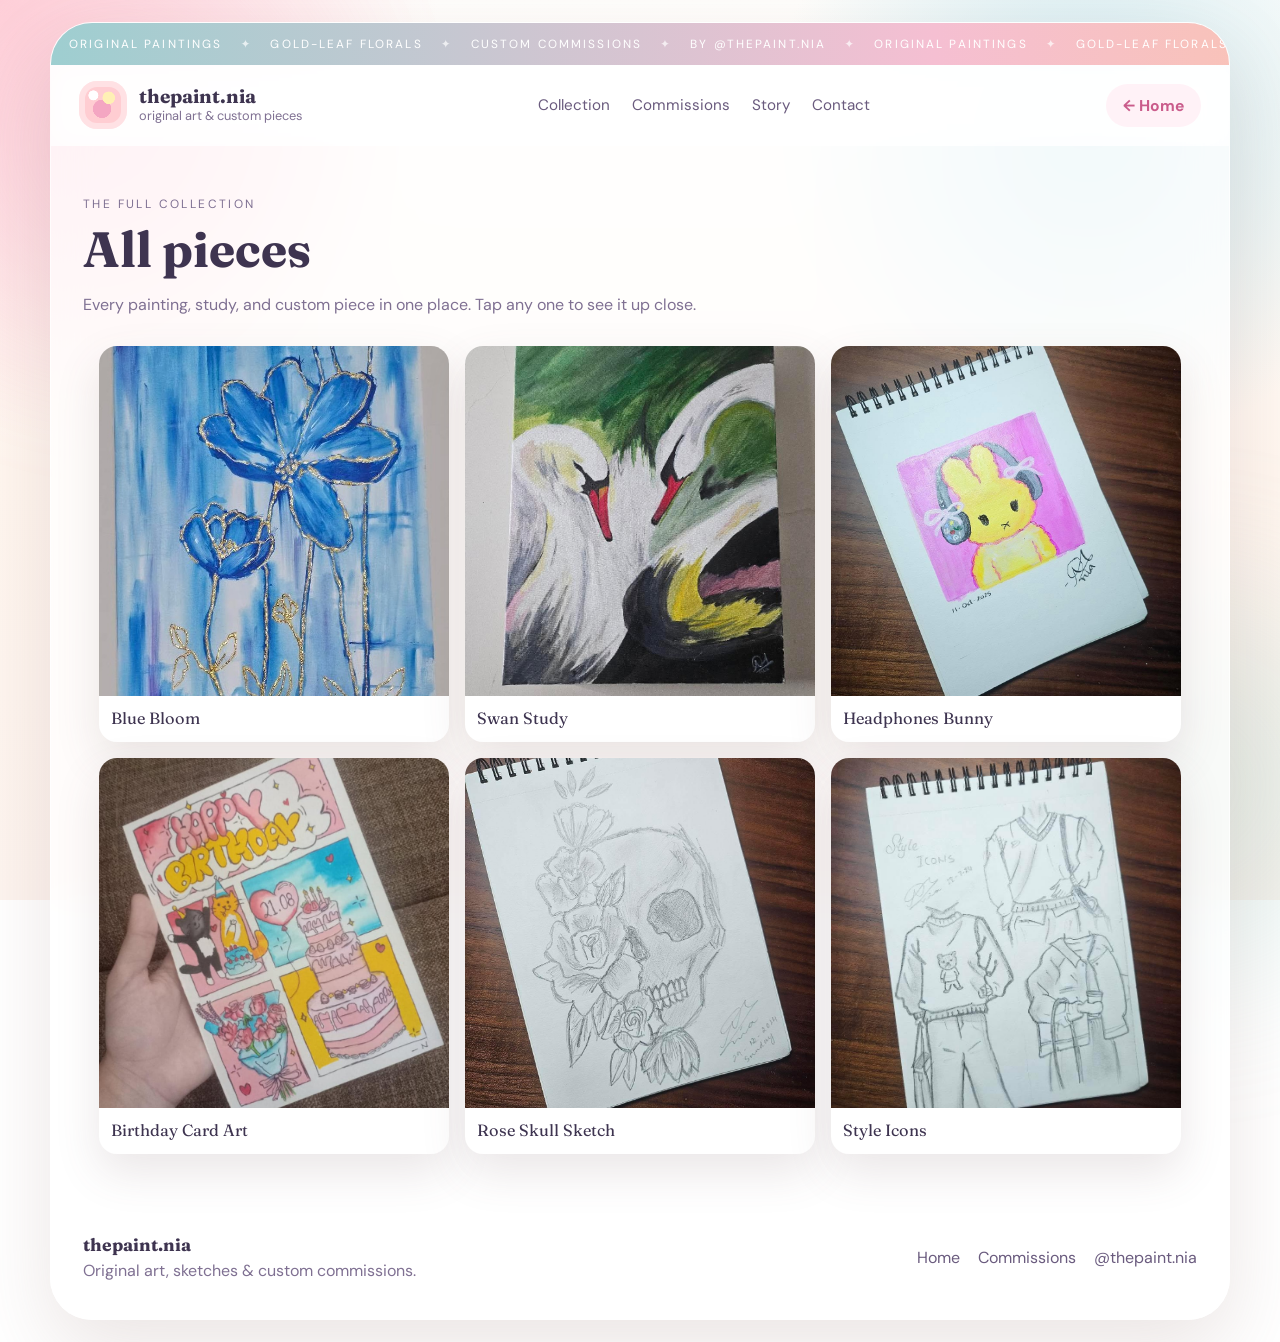
==== gallery.html @ d10af980 "Replace "all pieces" overlay with a dedicated gallery.html page "View all pieces" now links to a ful" ====
<!DOCTYPE html>
<html lang="en">
  <head>
    <meta charset="UTF-8" />
    <meta name="viewport" content="width=device-width, initial-scale=1.0" />
    <title>All pieces · thepaint.nia</title>
    <meta name="description" content="Every painting, study, and custom piece by Aysha Nia — @thepaint.nia." />
    <meta name="theme-color" content="#fff9f3" />
    <link
      rel="icon"
      href="data:image/svg+xml,%3Csvg xmlns='http://www.w3.org/2000/svg' viewBox='0 0 32 32'%3E%3Cg fill='%23f38eb2'%3E%3Ccircle cx='16' cy='7' r='5'/%3E%3Ccircle cx='16' cy='25' r='5'/%3E%3Ccircle cx='7' cy='16' r='5'/%3E%3Ccircle cx='25' cy='16' r='5'/%3E%3C/g%3E%3Ccircle cx='16' cy='16' r='4.5' fill='%23e7b53c'/%3E%3C/svg%3E"
    />
    <link rel="preconnect" href="https://fonts.googleapis.com" />
    <link rel="preconnect" href="https://fonts.gstatic.com" crossorigin />
    <link
      href="https://fonts.googleapis.com/css2?family=DM+Sans:opsz,wght@9..40,400;9..40,500;9..40,700&family=Fraunces:ital,opsz,wght@0,9..144,500;0,9..144,600;0,9..144,700;1,9..144,500&family=Caveat:wght@500;600;700&display=swap"
      rel="stylesheet"
    />
    <link rel="stylesheet" href="styles.css?v=6" />
  </head>
  <body>
    <div class="ambient-layer" aria-hidden="true"></div>

    <div class="page-shell">
      <header class="top-banner">
        <span class="banner-track">
          <span>Original paintings</span><span class="dot">✦</span>
          <span>gold-leaf florals</span><span class="dot">✦</span>
          <span>custom commissions</span><span class="dot">✦</span>
          <span>by @thepaint.nia</span><span class="dot">✦</span>
          <span>Original paintings</span><span class="dot">✦</span>
          <span>gold-leaf florals</span><span class="dot">✦</span>
          <span>custom commissions</span><span class="dot">✦</span>
          <span>by @thepaint.nia</span><span class="dot">✦</span>
        </span>
      </header>

      <nav class="site-nav">
        <a class="brand" href="index.html" aria-label="thepaint.nia home">
          <span class="brand-mark" aria-hidden="true"></span>
          <span class="brand-text">
            <strong>thepaint.nia</strong>
            <span>original art &amp; custom pieces</span>
          </span>
        </a>
        <div class="nav-links">
          <a href="index.html#collection">Collection</a>
          <a href="index.html#commissions">Commissions</a>
          <a href="index.html#story">Story</a>
          <a href="index.html#contact">Contact</a>
        </div>
        <a class="nav-button" href="index.html">← Home</a>
      </nav>

      <main>
        <section class="collection-section">
          <div class="section-heading">
            <p class="eyebrow">the full collection</p>
            <h2>All pieces</h2>
            <p>Every painting, study, and custom piece in one place. Tap any one to see it up close.</p>
          </div>
          <div class="aw-grid" id="gallery-grid">
            <p class="gallery-loading">Loading pieces…</p>
          </div>
        </section>
      </main>

      <footer class="site-footer">
        <div>
          <strong>thepaint.nia</strong>
          <p>Original art, sketches &amp; custom commissions.</p>
        </div>
        <div class="footer-links">
          <a href="index.html">Home</a>
          <a href="index.html#commissions">Commissions</a>
          <a href="https://instagram.com/thepaint.nia" target="_blank" rel="noreferrer">@thepaint.nia</a>
        </div>
      </footer>
    </div>

    <!-- ===== Lightbox ===== -->
    <div class="lightbox" id="lightbox" role="dialog" aria-modal="true" aria-label="Artwork viewer" hidden>
      <button class="lb-close" type="button" aria-label="Close viewer">
        <svg viewBox="0 0 24 24" width="22" height="22" fill="none" stroke="currentColor" stroke-width="2" stroke-linecap="round" stroke-linejoin="round"><path d="M6 6l12 12M18 6L6 18"/></svg>
      </button>
      <button class="lb-nav lb-prev" type="button" aria-label="Previous artwork">
        <svg viewBox="0 0 24 24" width="26" height="26" fill="none" stroke="currentColor" stroke-width="2" stroke-linecap="round" stroke-linejoin="round"><path d="M15 18l-6-6 6-6"/></svg>
      </button>
      <figure class="lb-figure">
        <img class="lb-image" src="" alt="" />
        <figcaption class="lb-caption">
          <h3 class="lb-title"></h3>
          <p class="lb-medium"></p>
          <p class="lb-desc"></p>
          <a class="button button-primary lb-cta" href="index.html#contact">Enquire about this piece</a>
        </figcaption>
      </figure>
      <button class="lb-nav lb-next" type="button" aria-label="Next artwork">
        <svg viewBox="0 0 24 24" width="26" height="26" fill="none" stroke="currentColor" stroke-width="2" stroke-linecap="round" stroke-linejoin="round"><path d="M9 6l6 6-6 6"/></svg>
      </button>
    </div>

    <script src="https://cdn.jsdelivr.net/npm/@supabase/supabase-js@2"></script>
    <script src="config.js?v=6"></script>
    <script src="gallery.js?v=6"></script>
    <script>
      (() => {
        "use strict";
        const $ = (s, c = document) => c.querySelector(s);
        const $$ = (s, c = document) => Array.from(c.querySelectorAll(s));
        const cfg = window.NIA_CONFIG || {};
        const cloudReady = !!(
          cfg.supabaseUrl && cfg.supabaseAnonKey &&
          !/YOUR-PROJECT|YOUR-ANON/.test(cfg.supabaseUrl + cfg.supabaseAnonKey) && window.supabase
        );
        // the hero piece (lives on the homepage, included here so "all" really means all)
        const HERO = { title: "Blue Bloom", medium: "Acrylic + gold leaf on canvas", description: "Hand-painted blooms with raised metallic-gold outlines over a dreamy blue wash.", image: "assets/blue-bloom.jpg", price: "", status: "available" };
        const norm = (p) => ({
          title: p.title || "Untitled", medium: p.medium || "", description: p.description || "",
          image: p.image_url || p.image || "", price: p.price || "",
          status: p.status === "sold" ? "sold" : "available",
        });

        function render(pieces) {
          const grid = $("#gallery-grid");
          grid.innerHTML = "";
          pieces.filter((p) => p.image).forEach((p) => {
            const b = document.createElement("button");
            b.type = "button"; b.className = "aw-item"; b.setAttribute("data-lightbox", "");
            b.dataset.src = p.image; b.dataset.title = p.title; b.dataset.medium = p.medium; b.dataset.desc = p.description;
            b.setAttribute("aria-label", "View " + (p.title || "artwork") + " full size");
            const img = document.createElement("img"); img.src = p.image; img.alt = p.title || ""; img.loading = "lazy";
            if (p.status === "sold") { const s = document.createElement("span"); s.className = "sold-badge"; s.textContent = "Sold"; b.appendChild(s); }
            const cap = document.createElement("span"); cap.className = "aw-cap"; cap.textContent = p.title || "";
            b.append(img, cap);
            grid.appendChild(b);
          });
        }

        async function load() {
          let pieces = Array.isArray(window.NIA_GALLERY) ? window.NIA_GALLERY.map(norm) : [];
          if (cloudReady) {
            try {
              const c = window.supabase.createClient(cfg.supabaseUrl, cfg.supabaseAnonKey);
              const { data, error } = await c.from("pieces").select("*").order("sort_order", { ascending: true }).order("created_at", { ascending: true });
              if (!error && Array.isArray(data)) pieces = data.map(norm);
            } catch (e) {}
          }
          render([HERO, ...pieces]);
        }
        load();

        // ---- lightbox ----
        const lb = $("#lightbox");
        const img = $(".lb-image", lb), t1 = $(".lb-title", lb), t2 = $(".lb-medium", lb), t3 = $(".lb-desc", lb);
        const cl = $(".lb-close", lb), pv = $(".lb-prev", lb), nx = $(".lb-next", lb), cta = $(".lb-cta", lb);
        let trig = [], i = 0, lastF = null;
        const draw = () => { const t = trig[i]; if (!t) return; img.src = t.dataset.src; img.alt = t.dataset.title || ""; t1.textContent = t.dataset.title || ""; t2.textContent = t.dataset.medium || ""; t3.textContent = t.dataset.desc || ""; };
        const open = (t) => { trig = $$("[data-lightbox]"); i = trig.indexOf(t); if (i < 0) i = 0; lastF = document.activeElement; draw(); lb.hidden = false; requestAnimationFrame(() => lb.classList.add("is-open")); document.body.style.overflow = "hidden"; cl.focus(); };
        const close = () => { lb.classList.remove("is-open"); document.body.style.overflow = ""; const d = () => { lb.hidden = true; lb.removeEventListener("transitionend", d); if (lastF) lastF.focus(); }; lb.addEventListener("transitionend", d); };
        const step = (d) => { if (!trig.length) return; i = (i + d + trig.length) % trig.length; img.style.opacity = "0"; setTimeout(() => { draw(); img.style.opacity = "1"; }, 130); };
        document.addEventListener("click", (e) => { const t = e.target.closest("[data-lightbox]"); if (t) { e.preventDefault(); open(t); } });
        cl.addEventListener("click", close); pv.addEventListener("click", () => step(-1)); nx.addEventListener("click", () => step(1)); cta.addEventListener("click", close);
        lb.addEventListener("click", (e) => { if (e.target === lb) close(); });
        document.addEventListener("keydown", (e) => { if (lb.hidden) return; if (e.key === "Escape") close(); else if (e.key === "ArrowLeft") step(-1); else if (e.key === "ArrowRight") step(1); });
        img.style.transition = "opacity 130ms ease";
      })();
    </script>
  </body>
</html>
---- styles.css ----
/* =========================================================
   thepaint.nia — a dreamy art boutique
   palette: warm cream + soft pastels + gold-leaf accent
   ========================================================= */

:root {
  --bg: #fff9f3;
  --surface: rgba(255, 255, 255, 0.82);
  --surface-strong: #fffefb;
  --ink: #3e3450;
  --muted: #7f7092;
  --muted-strong: #6a5b7e;

  --peach: #ffd8c7;
  --pink: #f9b9d0;
  --rose: #f38eb2;
  --rose-deep: #ca5c8b;
  --apricot: #ffbe73;
  --butter: #ffe7a2;
  --mint: #afd8d1;
  --sky: #cbe8ef;
  --lilac: #ddd5ff;

  /* gold leaf */
  --gold: #c8972f;
  --gold-soft: #e7b53c;
  --gold-deep: #a9791c;
  --gold-grad: linear-gradient(100deg, #a9791c 0%, #e7b53c 22%, #fff3c4 42%, #e7b53c 60%, #a9791c 82%, #fff3c4 100%);

  --shadow: 0 30px 80px rgba(145, 111, 108, 0.18);
  --shadow-soft: 0 18px 45px rgba(105, 79, 83, 0.14);
  --shadow-lift: 0 40px 90px rgba(145, 111, 108, 0.26);

  --radius-xl: 36px;
  --radius-lg: 26px;
  --radius-md: 20px;

  --ease-soft: cubic-bezier(0.22, 1, 0.36, 1);

  /* z-scale */
  --z-nav: 40;
  --z-lightbox: 80;
  --z-surprise: 90;
}

* { box-sizing: border-box; }

html {
  scroll-behavior: smooth;
}

body {
  margin: 0;
  min-height: 100vh;
  font-family: "DM Sans", system-ui, sans-serif;
  color: var(--ink);
  background:
    radial-gradient(circle at top left, rgba(255, 206, 214, 0.9), transparent 28%),
    radial-gradient(circle at 85% 15%, rgba(203, 232, 239, 0.95), transparent 24%),
    linear-gradient(180deg, #fffefc 0%, #fff6ef 52%, #fdf4ef 100%);
  background-attachment: fixed;
  overflow-x: hidden;
}

/* slow morphing colour blobs behind everything */
body::before,
body::after {
  content: "";
  position: fixed;
  width: 42vmax;
  height: 42vmax;
  border-radius: 50%;
  z-index: 0;
  filter: blur(60px);
  opacity: 0.5;
  pointer-events: none;
  will-change: transform;
}
body::before {
  top: -10vmax;
  left: -12vmax;
  background: radial-gradient(circle, rgba(249, 185, 208, 0.9), transparent 70%);
  animation: drift-a 26s var(--ease-soft) infinite alternate;
}
body::after {
  right: -14vmax;
  bottom: -12vmax;
  background: radial-gradient(circle, rgba(175, 216, 209, 0.85), transparent 70%);
  animation: drift-b 32s var(--ease-soft) infinite alternate;
}

@keyframes drift-a {
  0%   { transform: translate(0, 0) scale(1); }
  100% { transform: translate(8vmax, 6vmax) scale(1.18); }
}
@keyframes drift-b {
  0%   { transform: translate(0, 0) scale(1.05); }
  100% { transform: translate(-7vmax, -5vmax) scale(1.25); }
}

a { color: inherit; text-decoration: none; }

.skip-link {
  position: absolute;
  left: 50%;
  top: -60px;
  transform: translateX(-50%);
  z-index: 100;
  padding: 10px 18px;
  border-radius: 0 0 14px 14px;
  background: var(--rose);
  color: #fff;
  font-weight: 700;
  transition: top 200ms var(--ease-soft);
}
.skip-link:focus { top: 0; }

/* ===== drifting sparkles + petals ===== */
.ambient-layer {
  position: fixed;
  inset: 0;
  z-index: 1;
  pointer-events: none;
  overflow: hidden;
}
.spark {
  position: absolute;
  top: -8vh;
  color: var(--gold-soft);
  opacity: 0;
  will-change: transform, opacity;
  animation: floatfall linear infinite;
}
.spark.petal { color: var(--rose); }
@keyframes floatfall {
  0%   { opacity: 0; transform: translateY(0) translateX(0) rotate(0deg) scale(0.6); }
  10%  { opacity: var(--peak, 0.9); }
  90%  { opacity: var(--peak, 0.9); }
  100% { opacity: 0; transform: translateY(112vh) translateX(var(--drift, 40px)) rotate(360deg) scale(1); }
}

/* ===== page shell ===== */
.page-shell {
  position: relative;
  z-index: 2;
  width: min(1180px, calc(100% - 32px));
  margin: 22px auto;
  padding: 0 0 28px;
  border: 1px solid rgba(255, 255, 255, 0.65);
  border-radius: 42px;
  background: rgba(255, 255, 255, 0.72);
  box-shadow: var(--shadow);
  overflow: hidden;
  backdrop-filter: blur(18px);
  -webkit-backdrop-filter: blur(18px);
}

/* ===== announcement marquee ===== */
.top-banner {
  overflow: hidden;
  padding: 13px 0;
  background: linear-gradient(90deg, #9eced0, #f5bfd2, #ffc98a, #f5bfd2, #9eced0);
  background-size: 300% 100%;
  animation: bannerhue 14s linear infinite;
  color: #fff;
  font-size: 0.74rem;
  letter-spacing: 0.18em;
  text-transform: uppercase;
}
@keyframes bannerhue { to { background-position: 300% 0; } }
.banner-track {
  display: inline-flex;
  align-items: center;
  gap: 18px;
  white-space: nowrap;
  padding-left: 18px;
  animation: marquee 26s linear infinite;
}
.banner-track .dot { opacity: 0.7; }
@keyframes marquee {
  from { transform: translateX(0); }
  to   { transform: translateX(-50%); }
}

/* ===== nav ===== */
.site-nav {
  position: sticky;
  top: 0;
  z-index: var(--z-nav);
  display: flex;
  align-items: center;
  justify-content: space-between;
  gap: 18px;
  padding: 16px 28px;
  background: rgba(255, 255, 255, 0.66);
  backdrop-filter: blur(14px);
  -webkit-backdrop-filter: blur(14px);
  border-bottom: 1px solid rgba(255, 255, 255, 0);
  transition: box-shadow 300ms var(--ease-soft), background 300ms var(--ease-soft), border-color 300ms var(--ease-soft);
}
.site-nav.is-stuck {
  box-shadow: 0 14px 30px rgba(145, 111, 108, 0.12);
  background: rgba(255, 255, 255, 0.85);
  border-bottom-color: rgba(244, 214, 223, 0.6);
}

.brand { display: inline-flex; align-items: center; gap: 12px; }
.brand-text strong {
  display: block;
  font-family: "Fraunces", serif;
  font-size: 1.2rem;
  line-height: 1.1;
}
.brand-text span {
  display: block;
  font-size: 0.8rem;
  color: var(--muted);
}

.brand-mark {
  width: 48px;
  height: 48px;
  flex: none;
  border: 0;
  padding: 0;
  cursor: pointer;
  border-radius: 18px;
  background:
    radial-gradient(circle at 30% 30%, white 0 10%, transparent 11%),
    radial-gradient(circle at 62% 35%, #fff0b5 0 14%, transparent 15%),
    radial-gradient(circle at 48% 58%, #f4a6c2 0 24%, transparent 25%),
    #ffcdd2;
  box-shadow: inset 0 0 0 6px rgba(255, 255, 255, 0.4);
  transition: transform 400ms var(--ease-soft), box-shadow 300ms var(--ease-soft);
}
.brand-mark:hover {
  transform: rotate(8deg) scale(1.06);
  box-shadow: inset 0 0 0 6px rgba(255, 255, 255, 0.55), 0 8px 22px rgba(243, 142, 178, 0.35);
}

.nav-links {
  display: flex;
  gap: 22px;
  font-size: 0.95rem;
  color: var(--muted-strong);
}
.nav-links a {
  position: relative;
  padding: 4px 0;
}
.nav-links a::after {
  content: "";
  position: absolute;
  left: 0;
  bottom: -2px;
  width: 100%;
  height: 2px;
  border-radius: 2px;
  background: var(--gold-grad);
  background-size: 200% 100%;
  transform: scaleX(0);
  transform-origin: left;
  transition: transform 280ms var(--ease-soft);
}
.nav-links a:hover { color: var(--ink); }
.nav-links a:hover::after { transform: scaleX(1); }

.nav-button,
.button {
  position: relative;
  display: inline-flex;
  align-items: center;
  justify-content: center;
  gap: 8px;
  border: 0;
  border-radius: 999px;
  font-weight: 700;
  font-family: inherit;
  font-size: 0.98rem;
  transition: transform 220ms var(--ease-soft), box-shadow 220ms var(--ease-soft), background 220ms var(--ease-soft);
  cursor: pointer;
  overflow: hidden;
  isolation: isolate;
}
.nav-button {
  padding: 11px 17px;
  background: #fff2f7;
  color: var(--rose-deep);
}
.button { padding: 14px 24px; }
.button:hover,
.nav-button:hover { transform: translateY(-2px); }

.button-primary {
  background: linear-gradient(135deg, var(--rose), var(--apricot));
  color: #fff;
  box-shadow: 0 16px 30px rgba(243, 142, 178, 0.28);
}
.button-primary::before {
  content: "";
  position: absolute;
  inset: 18% -22%;
  border-radius: 999px;
  background: linear-gradient(105deg, transparent 10%, rgba(255,255,255,0.12) 24%, rgba(255,255,255,0.5) 42%, rgba(255,255,255,0.18) 58%, transparent 76%);
  transform: translateX(-135%) rotate(-7deg);
  transition: transform 620ms var(--ease-soft);
  z-index: -1;
}
.button-primary:hover {
  transform: translateY(-3px) scale(1.015);
  box-shadow: 0 24px 40px rgba(243, 142, 178, 0.36);
}
.button-primary:hover::before { transform: translateX(132%) rotate(-7deg); }
.button-primary:active { transform: translateY(0) scale(0.985); }

.button-secondary {
  background: rgba(255, 255, 255, 0.85);
  color: var(--ink);
  box-shadow: inset 0 0 0 1px rgba(126, 107, 160, 0.18);
}
.button-secondary:hover { box-shadow: inset 0 0 0 1px rgba(200, 151, 47, 0.4), 0 12px 24px rgba(145,111,108,0.12); }

/* ===== hero ===== */
.hero {
  position: relative;
  display: grid;
  grid-template-columns: 1.05fr 0.95fr;
  gap: 34px;
  padding: 46px 32px 56px;
  align-items: center;
}

.eyebrow {
  margin: 0 0 10px;
  text-transform: uppercase;
  letter-spacing: 0.2em;
  font-size: 0.75rem;
  color: var(--rose-deep);
}

.hero h1,
.section-heading h2,
.story-card h2,
.commission-card h2,
.contact-copy h2,
.testimonial-band h2 {
  margin: 0;
  font-family: "Fraunces", serif;
  line-height: 1.02;
}

.hero h1 {
  font-size: clamp(2.9rem, 5.6vw, 5rem);
  max-width: 13ch;
  letter-spacing: -0.01em;
}

/* shimmering gold-leaf text */
.gold-text {
  background: var(--gold-grad);
  background-size: 220% auto;
  -webkit-background-clip: text;
  background-clip: text;
  -webkit-text-fill-color: transparent;
  color: transparent;
  animation: goldshimmer 6s linear infinite;
}
@keyframes goldshimmer { to { background-position: 220% center; } }

.hero-text,
.section-heading p,
.story-card p,
.contact-copy p,
.commission-card li,
.card-copy p,
.product-copy p {
  color: var(--muted);
  line-height: 1.7;
}
.hero-text { max-width: 46ch; }

.hero-actions {
  display: flex;
  flex-wrap: wrap;
  gap: 14px;
  margin: 30px 0 26px;
}

.hero-notes {
  display: grid;
  grid-template-columns: repeat(2, minmax(0, 1fr));
  gap: 14px;
}
.hero-notes div {
  padding: 16px 18px;
  border-radius: 22px;
  background: rgba(255, 255, 255, 0.74);
  box-shadow: inset 0 0 0 1px rgba(215, 200, 224, 0.45);
  transition: transform 300ms var(--ease-soft), box-shadow 300ms var(--ease-soft);
}
.hero-notes div:hover {
  transform: translateY(-3px);
  box-shadow: inset 0 0 0 1px rgba(200,151,47,0.35), var(--shadow-soft);
}
.hero-notes strong,
.product-copy strong,
.floating-card strong { display: block; }
.hero-notes strong { font-family: "Fraunces", serif; font-size: 1.02rem; }
.hero-notes span { font-size: 0.9rem; color: var(--muted); }

.hero-art {
  position: relative;
  min-height: 600px;
  padding: 18px 0;
  perspective: 1200px;
}

.hero-card {
  position: relative;
  padding: 20px;
  border-radius: 34px;
  background: linear-gradient(180deg, rgba(255,255,255,0.94), rgba(255,248,244,0.88));
  box-shadow: var(--shadow);
}
.main-painting {
  width: min(100%, 460px);
  margin-left: auto;
  transform: rotate(2deg);
  transition: transform 500ms var(--ease-soft), box-shadow 500ms var(--ease-soft);
}
/* gentle gold glow ring */
.main-painting::after {
  content: "";
  position: absolute;
  inset: -2px;
  border-radius: inherit;
  padding: 2px;
  background: var(--gold-grad);
  background-size: 220% auto;
  -webkit-mask: linear-gradient(#000 0 0) content-box, linear-gradient(#000 0 0);
  -webkit-mask-composite: xor;
  mask-composite: exclude;
  opacity: 0.55;
  animation: goldshimmer 6s linear infinite;
  pointer-events: none;
}

.card-label {
  display: inline-block;
  margin-bottom: 16px;
  padding: 8px 13px;
  border-radius: 999px;
  background: #fff4d8;
  color: var(--gold-deep);
  font-size: 0.74rem;
  text-transform: uppercase;
  letter-spacing: 0.1em;
  font-weight: 700;
}

.card-copy { padding-top: 16px; }
.card-copy h2,
.product-copy h3 { margin: 0; font-family: "Fraunces", serif; }
.card-copy h2 { font-size: 2rem; }

/* ===== art image + zoom button ===== */
.art-trigger {
  display: block;
  width: 100%;
  padding: 0;
  border: 0;
  background: none;
  cursor: zoom-in;
  position: relative;
  border-radius: 28px;
  overflow: hidden;
}
.art-image {
  display: block;
  width: 100%;
  height: auto;
  object-fit: cover;
  object-position: center;
  border-radius: 28px;
  box-shadow: 0 14px 34px rgba(96, 72, 86, 0.12);
  background: #fff6f0;
  transition: transform 700ms var(--ease-soft);
}
.hero-image { aspect-ratio: 4 / 5; }
.gallery-image { aspect-ratio: 1 / 1.08; }
.sketchbook-image { aspect-ratio: 4 / 5; }

.art-trigger:hover .art-image { transform: scale(1.05); }

.art-zoom {
  position: absolute;
  right: 14px;
  bottom: 14px;
  width: 42px;
  height: 42px;
  display: grid;
  place-items: center;
  border-radius: 50%;
  color: var(--rose-deep);
  background: rgba(255, 255, 255, 0.9);
  box-shadow: var(--shadow-soft);
  opacity: 0;
  transform: translateY(8px) scale(0.8);
  transition: opacity 280ms var(--ease-soft), transform 280ms var(--ease-soft);
}
.art-trigger:hover .art-zoom,
.art-trigger:focus-visible .art-zoom {
  opacity: 1;
  transform: translateY(0) scale(1);
}

/* ===== floating cards ===== */
.floating-card {
  position: absolute;
  padding: 16px 20px;
  border-radius: 22px;
  background: rgba(255, 255, 255, 0.92);
  box-shadow: 0 18px 45px rgba(105, 79, 83, 0.16);
  backdrop-filter: blur(12px);
  -webkit-backdrop-filter: blur(12px);
}
.floating-card span {
  display: block;
  margin-bottom: 6px;
  color: var(--rose-deep);
  text-transform: uppercase;
  letter-spacing: 0.14em;
  font-size: 0.68rem;
}
.floating-card strong { font-family: "Fraunces", serif; font-size: 0.98rem; }
.floating-left { left: -4px; top: 70px; transform: rotate(-6deg); animation: bob 7s var(--ease-soft) infinite alternate; }
.floating-right { right: 6px; bottom: 56px; transform: rotate(4deg); animation: bob 8s var(--ease-soft) infinite alternate-reverse; }
@keyframes bob {
  from { translate: 0 0; }
  to   { translate: 0 -12px; }
}

/* scroll cue */
.scroll-cue {
  position: absolute;
  left: 50%;
  bottom: 12px;
  transform: translateX(-50%);
  display: inline-flex;
  flex-direction: column;
  align-items: center;
  gap: 2px;
  color: var(--muted);
  font-size: 0.7rem;
  text-transform: uppercase;
  letter-spacing: 0.2em;
}
.scroll-cue svg { animation: nudge 1.8s var(--ease-soft) infinite; }
@keyframes nudge {
  0%, 100% { transform: translateY(0); opacity: 0.6; }
  50% { transform: translateY(5px); opacity: 1; }
}

/* ===== highlights ===== */
.highlights {
  display: grid;
  grid-template-columns: repeat(4, minmax(0, 1fr));
  gap: 18px;
  padding: 6px 32px 30px;
}
.highlights article,
.story-card,
.commission-card,
.product-card,
.sketchbook-card,
.testimonial-grid article,
.contact-section {
  border-radius: var(--radius-lg);
  background: rgba(255, 255, 255, 0.82);
  box-shadow: inset 0 0 0 1px rgba(244, 214, 223, 0.55);
}
.highlights article {
  padding: 24px 22px;
  background: linear-gradient(135deg, rgba(255,255,255,0.9), rgba(255,245,239,0.96)), white;
  transition: transform 320ms var(--ease-soft), box-shadow 320ms var(--ease-soft);
}
.highlights article:hover {
  transform: translateY(-6px);
  box-shadow: inset 0 0 0 1px rgba(200,151,47,0.32), var(--shadow-soft);
}
.hl-icon {
  display: inline-grid;
  place-items: center;
  width: 46px;
  height: 46px;
  margin-bottom: 14px;
  border-radius: 14px;
  color: var(--rose-deep);
  background: linear-gradient(135deg, #fff0f5, #fff7e6);
  box-shadow: inset 0 0 0 1px rgba(200,151,47,0.18);
}
.hl-icon svg { width: 24px; height: 24px; }
.highlights h3 { margin: 0 0 8px; font-family: "Fraunces", serif; font-size: 1.18rem; }
.highlights p { margin: 0; color: var(--muted); line-height: 1.6; }

/* ===== sections ===== */
.collection-section,
.testimonial-band,
.sketchbook-strip { padding: 48px 32px; }

.section-heading { max-width: 680px; margin-bottom: 28px; }
.section-heading h2 {
  font-size: clamp(2rem, 4vw, 3.1rem);
  margin-bottom: 12px;
}
.section-heading.narrow { text-align: center; margin: 0 auto 28px; }

.collection-grid {
  display: grid;
  grid-template-columns: repeat(2, minmax(0, 1fr));
  grid-auto-rows: 1fr;
  gap: 22px;
}
.product-card {
  padding: 14px;
  transition: transform 320ms var(--ease-soft), box-shadow 320ms var(--ease-soft);
}
.product-card:hover {
  box-shadow: inset 0 0 0 1px rgba(200,151,47,0.3), var(--shadow-lift);
}
.product-copy { padding: 16px 8px 6px; }
.product-copy h3 { font-size: 1.25rem; }
.product-copy p { margin: 8px 0 10px; }
.product-copy strong {
  font-size: 0.78rem;
  text-transform: uppercase;
  letter-spacing: 0.08em;
  color: var(--gold-deep);
}
.piece-meta {
  display: flex;
  align-items: center;
  justify-content: space-between;
  gap: 10px;
  margin-top: 8px;
}
.piece-meta .price {
  flex: none;
  font-weight: 700;
  font-size: 0.95rem;
  color: var(--rose-deep);
}
.sold-badge {
  position: absolute;
  top: 14px;
  left: 14px;
  padding: 6px 13px;
  border-radius: 999px;
  background: rgba(62, 52, 80, 0.82);
  color: #fff;
  font-size: 0.7rem;
  font-weight: 700;
  letter-spacing: 0.12em;
  text-transform: uppercase;
  backdrop-filter: blur(4px);
  -webkit-backdrop-filter: blur(4px);
}
.is-sold .art-image { filter: saturate(0.82) brightness(0.99); }
.is-sold .price { color: var(--muted); }

.story-commission-wrap {
  display: grid;
  grid-template-columns: 1.08fr 0.92fr;
  gap: 22px;
  padding: 0 32px 48px;
}
.story-card, .commission-card { padding: 30px; }
.story-card .signature {
  font-family: "Caveat", cursive;
  font-size: 1.9rem;
  color: var(--rose-deep);
  margin: 14px 0 0;
}
.commission-card {
  background: linear-gradient(180deg, rgba(203,232,239,0.55), rgba(255,255,255,0.9)), white;
}
.commission-card ul { padding-left: 20px; margin: 16px 0 24px; }
.commission-card li + li { margin-top: 10px; }
.commission-card li::marker { color: var(--gold); }

.sketchbook-strip { padding-top: 0; }
.sketchbook-grid {
  display: grid;
  grid-template-columns: minmax(0, 380px);
  justify-content: center;
}
.sketchbook-card { padding: 14px; }

/* ===== testimonial ===== */
.testimonial-band {
  background: linear-gradient(180deg, rgba(173,219,214,0.4), rgba(255,255,255,0)), transparent;
}
.testimonial-grid {
  display: grid;
  grid-template-columns: repeat(3, minmax(0, 1fr));
  gap: 22px;
}
.testimonial-grid article { padding: 26px; transition: transform 320ms var(--ease-soft); }
.testimonial-grid article:hover { transform: translateY(-4px) rotate(-0.6deg); }
.testimonial-grid p {
  margin: 0;
  font-family: "Caveat", cursive;
  font-size: 1.75rem;
  line-height: 1.3;
  color: #7a648d;
}

/* ===== contact ===== */
.contact-section {
  display: grid;
  grid-template-columns: 1fr 420px;
  gap: 28px;
  margin: 0 32px;
  padding: 34px;
  background:
    radial-gradient(circle at right top, rgba(249,185,208,0.32), transparent 28%),
    linear-gradient(135deg, rgba(255,246,230,0.82), rgba(255,255,255,0.92));
}
.contact-copy h2 { font-size: clamp(1.7rem, 3vw, 2.4rem); margin-bottom: 14px; }
.ig-inline {
  display: inline-flex;
  align-items: center;
  gap: 8px;
  margin-top: 18px;
  font-weight: 700;
  color: var(--rose-deep);
  transition: gap 240ms var(--ease-soft);
}
.ig-inline:hover { gap: 12px; }

.contact-form { display: grid; gap: 14px; align-content: start; }
.contact-form label {
  display: grid;
  gap: 8px;
  font-size: 0.92rem;
  color: var(--muted-strong);
}
.contact-form input,
.contact-form select,
.contact-form textarea {
  width: 100%;
  padding: 13px 16px;
  border: 1px solid rgba(180, 156, 199, 0.3);
  border-radius: 16px;
  background: rgba(255, 255, 255, 0.9);
  font: inherit;
  color: var(--ink);
  transition: border-color 200ms var(--ease-soft), box-shadow 200ms var(--ease-soft);
}
.contact-form textarea { resize: vertical; min-height: 72px; }
.contact-form input:focus,
.contact-form select:focus,
.contact-form textarea:focus {
  outline: none;
  border-color: var(--gold-soft);
  box-shadow: 0 0 0 4px rgba(231, 181, 60, 0.18);
}
.form-hint { margin: 4px 0 0; min-height: 1.2em; font-size: 0.88rem; color: var(--rose-deep); font-weight: 600; }

/* ===== footer ===== */
.site-footer {
  display: flex;
  align-items: center;
  justify-content: space-between;
  flex-wrap: wrap;
  gap: 18px;
  padding: 32px 32px 10px;
}
.site-footer strong { font-family: "Fraunces", serif; font-size: 1.1rem; }
.site-footer p { margin: 4px 0 0; color: var(--muted); }
.footer-links { display: flex; flex-wrap: wrap; gap: 18px; color: var(--muted-strong); }
.footer-links a:hover { color: var(--rose-deep); }
.footer-fineprint {
  width: 100%;
  margin-top: 8px;
  padding-top: 16px;
  border-top: 1px solid rgba(244, 214, 223, 0.6);
  font-size: 0.82rem;
  color: var(--muted);
}
.footer-spark {
  border: 0;
  background: none;
  cursor: pointer;
  color: var(--gold);
  font-size: 0.9rem;
  padding: 2px 4px;
  transition: transform 300ms var(--ease-soft), color 200ms;
}
.footer-spark:hover { transform: scale(1.3) rotate(20deg); color: var(--gold-soft); }

/* ===== scroll reveal ===== */
[data-reveal] {
  opacity: 0;
  transform: translateY(28px);
  transition: opacity 750ms var(--ease-soft), transform 750ms var(--ease-soft);
  transition-delay: var(--reveal-delay, 0ms);
}
[data-reveal].is-visible { opacity: 1; transform: translateY(0); }

/* ===== lightbox ===== */
.lightbox {
  position: fixed;
  inset: 0;
  z-index: var(--z-lightbox);
  display: flex;
  align-items: center;
  justify-content: center;
  gap: 12px;
  padding: 28px;
  background: rgba(54, 40, 58, 0.62);
  backdrop-filter: blur(10px);
  -webkit-backdrop-filter: blur(10px);
  opacity: 0;
  transition: opacity 320ms var(--ease-soft);
}
.lightbox[hidden] { display: none; }
.lightbox.is-open { opacity: 1; }

.lb-figure {
  display: grid;
  grid-template-columns: minmax(0, 1fr) minmax(220px, 320px);
  gap: 0;
  margin: 0;
  max-width: 1000px;
  max-height: 86vh;
  background: var(--surface-strong);
  border-radius: 28px;
  overflow: hidden;
  box-shadow: var(--shadow-lift);
  transform: scale(0.92);
  opacity: 0;
  transition: transform 380ms var(--ease-soft), opacity 380ms var(--ease-soft);
}
.lightbox.is-open .lb-figure { transform: scale(1); opacity: 1; }

.lb-image {
  width: 100%;
  height: 100%;
  max-height: 86vh;
  object-fit: contain;
  background: #1f1722;
}
.lb-caption {
  padding: 28px 26px;
  display: flex;
  flex-direction: column;
  justify-content: center;
  gap: 6px;
}
.lb-caption h3 { margin: 0; font-family: "Fraunces", serif; font-size: 1.7rem; }
.lb-medium {
  margin: 0;
  font-size: 0.78rem;
  text-transform: uppercase;
  letter-spacing: 0.1em;
  color: var(--gold-deep);
  font-weight: 700;
}
.lb-desc { margin: 8px 0 18px; color: var(--muted); line-height: 1.6; }
.lb-cta { align-self: start; }

.lb-close {
  position: absolute;
  top: 20px;
  right: 22px;
  width: 46px;
  height: 46px;
}
.lb-close, .lb-nav {
  display: grid;
  place-items: center;
  border: 0;
  border-radius: 50%;
  cursor: pointer;
  color: var(--ink);
  background: rgba(255, 255, 255, 0.92);
  box-shadow: var(--shadow-soft);
  transition: transform 220ms var(--ease-soft), background 220ms;
}
.lb-nav { width: 52px; height: 52px; flex: none; }
.lb-close:hover, .lb-nav:hover { transform: scale(1.1); background: #fff; }
.lb-prev { order: -1; }

/* ===== birthday surprise ===== */
.surprise {
  position: fixed;
  inset: 0;
  z-index: var(--z-surprise);
  display: grid;
  place-items: center;
  padding: 24px;
  background: rgba(54, 40, 58, 0.5);
  backdrop-filter: blur(8px);
  -webkit-backdrop-filter: blur(8px);
  opacity: 0;
  transition: opacity 360ms var(--ease-soft);
}
.surprise[hidden] { display: none; }
.surprise.is-open { opacity: 1; }
.confetti-canvas { position: fixed; inset: 0; pointer-events: none; }

.surprise-card {
  position: relative;
  max-width: 460px;
  padding: 40px 34px 34px;
  text-align: center;
  border-radius: 32px;
  background: linear-gradient(180deg, #fffdf8, #fff4ef);
  box-shadow: var(--shadow-lift);
  border: 1px solid rgba(231, 181, 60, 0.35);
  transform: scale(0.86) translateY(14px);
  opacity: 0;
  transition: transform 460ms var(--ease-soft), opacity 460ms var(--ease-soft);
}
.surprise.is-open .surprise-card { transform: scale(1) translateY(0); opacity: 1; }
.surprise-close {
  position: absolute;
  top: 14px;
  right: 14px;
  width: 38px;
  height: 38px;
  display: grid;
  place-items: center;
  border: 0;
  border-radius: 50%;
  cursor: pointer;
  color: var(--muted-strong);
  background: rgba(255, 255, 255, 0.8);
  transition: transform 200ms var(--ease-soft);
}
.surprise-close:hover { transform: rotate(90deg); }
.surprise-cake {
  display: inline-grid;
  place-items: center;
  width: 92px;
  height: 92px;
  margin-bottom: 8px;
  border-radius: 50%;
  color: var(--rose-deep);
  background: radial-gradient(circle at 50% 40%, #fff4d8, #ffe5ef);
  box-shadow: inset 0 0 0 1px rgba(231,181,60,0.4);
  animation: bob 3.5s var(--ease-soft) infinite alternate;
}
.surprise-eyebrow {
  margin: 0;
  text-transform: uppercase;
  letter-spacing: 0.2em;
  font-size: 0.72rem;
  color: var(--gold-deep);
}
.surprise-card h2 {
  margin: 6px 0 12px;
  font-family: "Fraunces", serif;
  font-size: 2.1rem;
  background: var(--gold-grad);
  background-size: 220% auto;
  -webkit-background-clip: text;
  background-clip: text;
  -webkit-text-fill-color: transparent;
  color: transparent;
  animation: goldshimmer 6s linear infinite;
}
.surprise-text { margin: 0 auto; max-width: 36ch; color: var(--muted-strong); line-height: 1.7; }
.surprise-sign {
  margin: 18px 0 0;
  font-family: "Caveat", cursive;
  font-size: 1.7rem;
  color: var(--rose-deep);
}

/* ===== focus visibility ===== */
:focus-visible {
  outline: 3px solid var(--gold-soft);
  outline-offset: 3px;
  border-radius: 6px;
}

/* ===== responsive ===== */
@media (max-width: 980px) {
  .site-nav { flex-wrap: wrap; }
  .hero {
    grid-template-columns: 1fr;
    padding-bottom: 40px;
  }
  .hero h1 { max-width: 16ch; }
  .hero-art { min-height: auto; width: 100%; }
  .main-painting { margin: 0 auto; }
  .floating-left { top: 24px; left: 8px; }
  .floating-right { right: 8px; bottom: 18px; }
  .story-commission-wrap { grid-template-columns: 1fr; }
  .highlights { grid-template-columns: repeat(2, 1fr); }
  .testimonial-grid { grid-template-columns: 1fr; }
  .contact-section { grid-template-columns: 1fr; }
  .scroll-cue { display: none; }
  .lb-figure { grid-template-columns: 1fr; max-height: 90vh; }
  .lb-image { max-height: 48vh; }
}

@media (max-width: 720px) {
  .page-shell {
    width: min(100% - 14px, 100%);
    border-radius: 28px;
    margin: 8px auto;
  }
  .site-nav,
  .hero,
  .collection-section,
  .testimonial-band,
  .story-commission-wrap,
  .contact-section,
  .site-footer,
  .highlights,
  .sketchbook-strip { padding-left: 18px; padding-right: 18px; }
  .contact-section { margin: 0 18px; }

  .nav-links {
    width: 100%;
    order: 3;
    justify-content: space-between;
    gap: 12px;
    flex-wrap: wrap;
    font-size: 0.9rem;
  }
  .nav-button { margin-left: auto; }

  .highlights,
  .collection-grid,
  .hero-notes { grid-template-columns: 1fr; }
  .product-card.span-tall { grid-row: auto; }

  .hero h1 { font-size: clamp(2.6rem, 12vw, 3.6rem); }
  .floating-card {
    transform: none;
    animation: none;
    padding: 9px 12px;
  }
  .floating-card span { font-size: 0.6rem; margin-bottom: 3px; }
  .floating-card strong { font-size: 0.82rem; }
  .floating-left { position: absolute; top: 86px; left: -4px; bottom: auto; }
  .floating-right { position: absolute; right: -4px; bottom: 172px; top: auto; }
  .hero-art { display: flex; flex-direction: column; align-items: center; }
  .site-footer { flex-direction: column; align-items: flex-start; }
}

/* ===== reduced motion ===== */
@media (prefers-reduced-motion: reduce) {
  html { scroll-behavior: auto; }
  *, *::before, *::after {
    animation-duration: 0.001ms !important;
    animation-iteration-count: 1 !important;
    transition-duration: 0.001ms !important;
  }
  [data-reveal] { opacity: 1; transform: none; }
  .spark { display: none; }
  .gold-text, .surprise-card h2 {
    -webkit-text-fill-color: var(--gold-deep);
    color: var(--gold-deep);
  }
}

/* =========================================================
   First-open cinematic surprise (#intro)
   ========================================================= */
#intro { display: none; }
html.show-intro #intro { display: flex; }
html.show-intro, html.show-intro body { overflow: hidden; }

#intro {
  position: fixed;
  inset: 0;
  z-index: 200;
  flex-direction: column;
  align-items: center;
  justify-content: center;
  gap: 4px;
  padding: 32px 26px calc(32px + env(safe-area-inset-bottom));
  text-align: center;
  color: #fff;
  min-height: 100dvh;
  overflow: hidden;
  background:
    radial-gradient(circle at 26% 16%, rgba(190, 130, 180, 0.55), transparent 60%),
    radial-gradient(circle at 78% 84%, rgba(231, 181, 60, 0.42), transparent 55%),
    linear-gradient(165deg, #271a39 0%, #492a48 50%, #7e4a60 100%);
  background-size: 170% 170%;
  animation: introBg 16s ease-in-out infinite alternate;
}
@keyframes introBg { to { background-position: 100% 100%; } }

.intro-confetti { position: absolute; inset: 0; pointer-events: none; }

.intro-mute {
  position: absolute;
  top: 16px; right: 16px;
  width: 44px; height: 44px;
  display: grid; place-items: center;
  border: 0; border-radius: 50%;
  background: rgba(255, 255, 255, 0.16);
  color: #fff; cursor: pointer; font-size: 1.1rem;
  backdrop-filter: blur(6px); -webkit-backdrop-filter: blur(6px);
}
.intro-mute.muted { opacity: 0.55; }
.intro-mute.muted::after {
  content: ""; position: absolute; left: 9px; right: 9px; top: 50%; height: 2px;
  background: #fff; transform: rotate(-45deg); border-radius: 2px;
}

/* ---- gate ---- */
.intro-gate {
  position: relative;
  display: flex; flex-direction: column; align-items: center; gap: 14px;
  max-width: 440px;
  transition: opacity 480ms ease, transform 600ms var(--ease-soft);
}
.intro-gate.gone { opacity: 0; transform: scale(0.82) translateY(-12px); pointer-events: none; position: absolute; }
.intro-gift {
  color: var(--gold-soft);
  filter: drop-shadow(0 12px 34px rgba(231, 181, 60, 0.55));
  animation: giftFloat 3s var(--ease-soft) infinite alternate;
}
@keyframes giftFloat { from { transform: translateY(0) rotate(-3deg); } to { transform: translateY(-12px) rotate(3deg); } }
.intro-kicker { margin: 0; font-family: "Caveat", cursive; font-size: 1.65rem; color: #ffd9ea; }
.intro-gate h2 { margin: 0; font-family: "Fraunces", serif; font-weight: 600; font-size: clamp(2rem, 8.5vw, 3rem); line-height: 1.05; }
.intro-open {
  margin-top: 12px;
  padding: 16px 34px;
  font-family: inherit; font-size: 1.12rem; font-weight: 700;
  border: 0; border-radius: 999px; cursor: pointer;
  color: #6a2f48;
  background: linear-gradient(135deg, #ffe7a2, #ffbe73 55%, #f9b9d0);
  animation: openPulse 1.9s ease-in-out infinite;
}
@keyframes openPulse {
  0%, 100% { box-shadow: 0 12px 32px rgba(231, 181, 60, 0.4), 0 0 0 0 rgba(255, 231, 162, 0.55); }
  50% { box-shadow: 0 16px 42px rgba(231, 181, 60, 0.6), 0 0 0 18px rgba(255, 231, 162, 0); }
}
.intro-sound-hint { margin: 4px 0 0; font-size: 0.85rem; opacity: 0.72; }

/* ---- show ---- */
.intro-show { position: relative; display: flex; flex-direction: column; align-items: center; gap: 8px; max-width: 480px; opacity: 0; }
.intro-show.in { opacity: 1; }
.intro-burst {
  position: absolute; top: 32%; left: 50%;
  width: 12px; height: 12px; border-radius: 50%;
  transform: translate(-50%, -50%);
  pointer-events: none;
  background: radial-gradient(circle, rgba(255,255,255,0.95), rgba(255,231,162,0.6) 30%, transparent 70%);
}
.intro-show.in .intro-burst { animation: introBurst 1s ease-out forwards; }
@keyframes introBurst { 0% { transform: translate(-50%,-50%) scale(0); opacity: 1; } 100% { transform: translate(-50%,-50%) scale(70); opacity: 0; } }

.intro-pre { margin: 0; text-transform: uppercase; letter-spacing: 0.42em; font-size: 0.78rem; opacity: 0; }
.intro-show.in .intro-pre { animation: introFadeUp 700ms var(--ease-soft) 0.15s forwards; }

.intro-name {
  margin: 2px 0 10px;
  font-family: "Fraunces", serif; font-weight: 700; line-height: 1;
  font-size: clamp(3.6rem, 23vw, 6.2rem);
  background: var(--gold-grad); background-size: 220% auto;
  -webkit-background-clip: text; background-clip: text;
  -webkit-text-fill-color: transparent; color: transparent;
  filter: drop-shadow(0 6px 30px rgba(231, 181, 60, 0.5));
  opacity: 0; transform: scale(0.6);
}
.intro-show.in .intro-name { animation: introNamePop 950ms var(--ease-soft) 0.35s forwards, goldshimmer 6s linear 1.3s infinite; }
@keyframes introNamePop { 0% { opacity: 0; transform: scale(0.6); } 60% { opacity: 1; transform: scale(1.09); } 100% { opacity: 1; transform: scale(1); } }

.intro-message { display: flex; flex-direction: column; gap: 9px; }
.intro-line {
  margin: 0; font-size: clamp(1rem, 4.6vw, 1.25rem); line-height: 1.5;
  opacity: 0; transform: translateY(12px);
  animation: introFadeUp 850ms var(--ease-soft) forwards;
}
.intro-enter {
  margin-top: 24px;
  padding: 15px 32px; font-family: inherit; font-size: 1.05rem; font-weight: 700;
  border: 0; border-radius: 999px; cursor: pointer;
  color: #6a2f48; background: linear-gradient(135deg, #ffe7a2, #ffbe73);
  opacity: 0; transform: translateY(10px);
  transition: opacity 500ms var(--ease-soft), transform 500ms var(--ease-soft);
}
.intro-enter.in { opacity: 1; transform: none; animation: openPulse 2s ease-in-out infinite; }

@keyframes introFadeUp { to { opacity: 1; transform: none; } }

#intro.intro-closing { animation: introOut 850ms var(--ease-soft) forwards; }
@keyframes introOut { to { opacity: 0; transform: scale(1.08); } }

@media (prefers-reduced-motion: reduce) {
  #intro { animation: none; }
  .intro-gift, .intro-open, .intro-enter.in { animation: none; }
  .intro-show, .intro-pre, .intro-name, .intro-line, .intro-enter { opacity: 1 !important; transform: none !important; animation: none !important; }
  .intro-name { -webkit-text-fill-color: var(--gold-soft); color: var(--gold-soft); }
  .intro-burst { display: none; }
}

/* ---- Korean opener (plays before the gift gate) ---- */
.intro-korean {
  position: absolute;
  inset: 0;
  z-index: 4;
  display: flex;
  flex-direction: column;
  align-items: center;
  justify-content: center;
  gap: 14px;
  padding: 32px;
  text-align: center;
  background:
    radial-gradient(circle at 26% 16%, rgba(190, 130, 180, 0.55), transparent 60%),
    radial-gradient(circle at 78% 84%, rgba(231, 181, 60, 0.42), transparent 55%),
    linear-gradient(165deg, #271a39 0%, #492a48 50%, #7e4a60 100%);
  animation: krIntro 3.3s ease forwards;
}
@keyframes krIntro {
  0%   { opacity: 0; transform: scale(1.04); }
  16%  { opacity: 1; transform: scale(1); }
  78%  { opacity: 1; transform: scale(1); }
  100% { opacity: 0; visibility: hidden; pointer-events: none; }
}
.kr-main {
  margin: 0;
  font-family: "Nanum Myeongjo", "Fraunces", serif;
  font-weight: 800;
  color: #fff;
  font-size: clamp(2.6rem, 13vw, 4rem);
  letter-spacing: 0.01em;
  text-shadow: 0 6px 30px rgba(0, 0, 0, 0.25);
}
.kr-sub { margin: 0; font-family: "Caveat", cursive; font-size: 1.5rem; color: #ffd9ea; }

@media (prefers-reduced-motion: reduce) {
  .intro-korean { animation: none; opacity: 0; visibility: hidden; pointer-events: none; }
}

/* ---- runaway "step inside" button + photo montage ---- */
.intro-enter {
  transition: opacity 500ms var(--ease-soft), transform 360ms var(--ease-soft),
              left 430ms var(--ease-soft), top 430ms var(--ease-soft);
}
.intro-enter[style*="fixed"] { z-index: 6; margin: 0; }
.intro-enter.caught { animation: openPulse 1.6s ease-in-out infinite; }

/* ===== "View all" button + all-pieces overlay ===== */
.collection-cta { display: flex; justify-content: center; margin-top: 30px; }

.gallery-loading { grid-column: 1 / -1; text-align: center; color: var(--muted); padding: 40px 0; }
.aw-grid {
  display: grid; gap: 16px; grid-template-columns: repeat(2, 1fr);
  width: min(1100px, calc(100% - 32px)); margin: 24px auto 0;
}
@media (min-width: 760px) { .aw-grid { grid-template-columns: repeat(3, 1fr); } }
.aw-item {
  border: 0; padding: 0; cursor: zoom-in; background: #fff;
  border-radius: 18px; overflow: hidden; box-shadow: var(--shadow-soft);
  display: flex; flex-direction: column;
  transition: transform 240ms var(--ease-soft), box-shadow 240ms var(--ease-soft);
}
.aw-item:hover { transform: translateY(-4px); box-shadow: var(--shadow-lift); }
.aw-item img { width: 100%; aspect-ratio: 1 / 1; object-fit: cover; display: block; background: #fff6f0; }
.aw-cap {
  padding: 12px 12px 14px; font-family: "Fraunces", serif; font-size: 1.02rem;
  color: var(--ink); text-align: left;
}
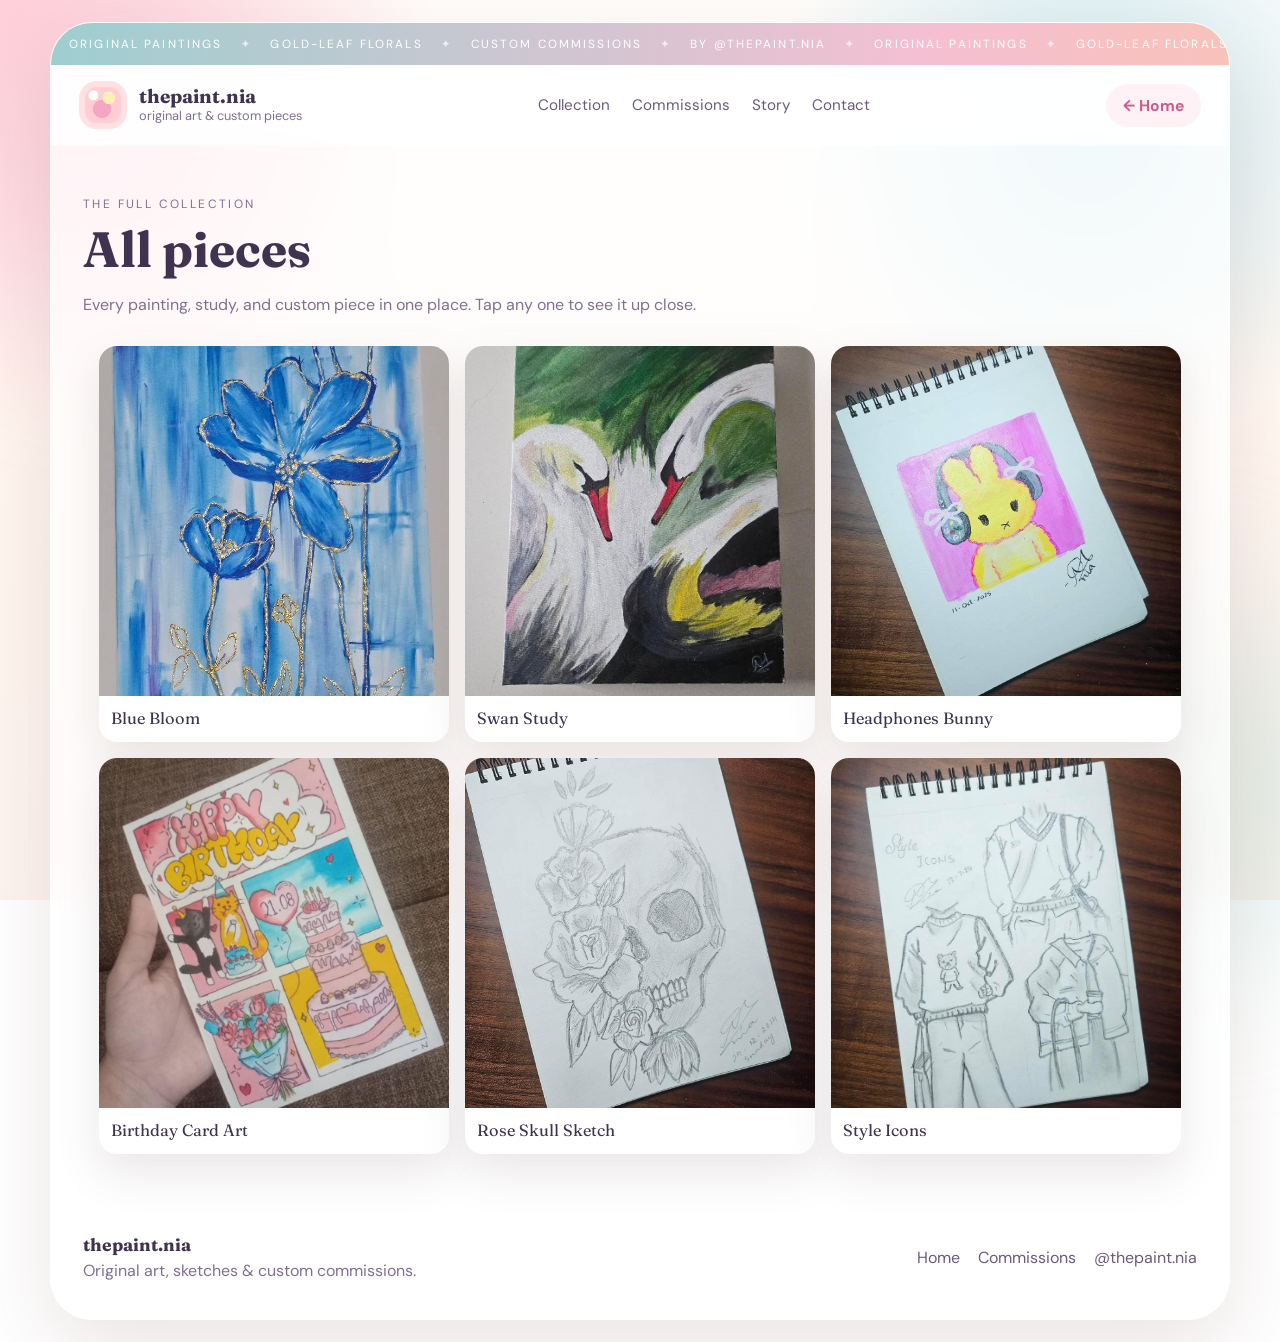
==== commit 35624203: "SEO: meta/canonical/OG+Twitter, JSON-LD, sitemap.xml, robots.txt Keyword-rich titles+descriptions, c" ====
--- a/gallery.html
+++ b/gallery.html
@@ -3,9 +3,20 @@
   <head>
     <meta charset="UTF-8" />
     <meta name="viewport" content="width=device-width, initial-scale=1.0" />
-    <title>All pieces · thepaint.nia</title>
-    <meta name="description" content="Every painting, study, and custom piece by Aysha Nia — @thepaint.nia." />
+    <title>All Pieces — Paintings &amp; Custom Art Gallery · thepaint.nia</title>
+    <meta name="description" content="The full gallery of Aysha Nia (@thepaint.nia) — every original painting, sketchbook study, and custom piece in one place." />
+    <meta name="author" content="Aysha Nia (thepaint.nia)" />
+    <meta name="robots" content="index, follow" />
     <meta name="theme-color" content="#fff9f3" />
+    <link rel="canonical" href="https://paintnia.shop/gallery.html" />
+    <meta property="og:site_name" content="thepaint.nia" />
+    <meta property="og:title" content="All Pieces · thepaint.nia" />
+    <meta property="og:description" content="Every original painting, study & custom piece by Aysha Nia in one gallery." />
+    <meta property="og:type" content="website" />
+    <meta property="og:url" content="https://paintnia.shop/gallery.html" />
+    <meta property="og:image" content="https://paintnia.shop/assets/blue-bloom.jpg" />
+    <meta name="twitter:card" content="summary_large_image" />
+    <meta name="twitter:image" content="https://paintnia.shop/assets/blue-bloom.jpg" />
     <link
       rel="icon"
       href="data:image/svg+xml,%3Csvg xmlns='http://www.w3.org/2000/svg' viewBox='0 0 32 32'%3E%3Cg fill='%23f38eb2'%3E%3Ccircle cx='16' cy='7' r='5'/%3E%3Ccircle cx='16' cy='25' r='5'/%3E%3Ccircle cx='7' cy='16' r='5'/%3E%3Ccircle cx='25' cy='16' r='5'/%3E%3C/g%3E%3Ccircle cx='16' cy='16' r='4.5' fill='%23e7b53c'/%3E%3C/svg%3E"
@@ -16,7 +27,7 @@
       href="https://fonts.googleapis.com/css2?family=DM+Sans:opsz,wght@9..40,400;9..40,500;9..40,700&family=Fraunces:ital,opsz,wght@0,9..144,500;0,9..144,600;0,9..144,700;1,9..144,500&family=Caveat:wght@500;600;700&display=swap"
       rel="stylesheet"
     />
-    <link rel="stylesheet" href="styles.css?v=6" />
+    <link rel="stylesheet" href="styles.css?v=7" />
   </head>
   <body>
     <div class="ambient-layer" aria-hidden="true"></div>
@@ -101,8 +112,8 @@
     </div>
 
     <script src="https://cdn.jsdelivr.net/npm/@supabase/supabase-js@2"></script>
-    <script src="config.js?v=6"></script>
-    <script src="gallery.js?v=6"></script>
+    <script src="config.js?v=7"></script>
+    <script src="gallery.js?v=7"></script>
     <script>
       (() => {
         "use strict";
--- a/styles.css
+++ b/styles.css
@@ -1273,3 +1273,57 @@
   padding: 12px 12px 14px; font-family: "Fraunces", serif; font-size: 1.02rem;
   color: var(--ink); text-align: left;
 }
+
+/* ===== blow out the candles (intro) ===== */
+.intro-cake {
+  display: flex; flex-direction: column; align-items: center; gap: 20px;
+  opacity: 0; transition: opacity 500ms var(--ease-soft);
+}
+.intro-cake.in { opacity: 1; }
+.intro-cake[hidden] { display: none; }
+
+.cake-eyebrow { margin: 0; font-family: "Caveat", cursive; font-size: 1.75rem; color: #ffd9ea; }
+.cake { position: relative; width: 240px; max-width: 72vw; }
+.cake-svg { width: 100%; display: block; filter: drop-shadow(0 16px 30px rgba(0, 0, 0, 0.25)); }
+
+.candles {
+  position: absolute; left: 50%; bottom: 71%; transform: translateX(-50%);
+  display: flex; gap: 16px; align-items: flex-end;
+}
+.candle {
+  position: relative; width: 30px; height: 56px;
+  border: 0; background: none; padding: 0; cursor: pointer;
+  display: flex; align-items: flex-end; justify-content: center;
+}
+.candle .stick {
+  width: 8px; height: 30px; border-radius: 4px;
+  background: repeating-linear-gradient(45deg, #f49ac0 0 5px, #fff 5px 10px);
+  box-shadow: 0 2px 4px rgba(0, 0, 0, 0.15);
+}
+.candle .flame {
+  position: absolute; left: 50%; bottom: 28px; transform: translateX(-50%);
+  width: 13px; height: 19px; border-radius: 50% 50% 50% 50% / 62% 62% 40% 40%;
+  background: radial-gradient(ellipse at 50% 75%, rgba(255,255,255,0.55) 0 30%, transparent 55%), linear-gradient(#fff1a8, #ffb13c 55%, #ff7a3c);
+  box-shadow: 0 0 14px 5px rgba(255, 165, 60, 0.7);
+  transform-origin: 50% 100%;
+  animation: flicker 0.34s ease-in-out infinite alternate;
+}
+@keyframes flicker {
+  from { transform: translateX(-50%) scaleY(1) rotate(-4deg); opacity: 0.9; }
+  to   { transform: translateX(-50%) scaleY(1.14) rotate(4deg); opacity: 1; }
+}
+.candle .smoke {
+  position: absolute; left: 50%; bottom: 30px; transform: translateX(-50%);
+  width: 8px; height: 8px; border-radius: 50%; background: rgba(200, 200, 210, 0.55); opacity: 0;
+}
+.candle.out .flame {
+  animation: none; opacity: 0; transform: translateX(-50%) scale(0.4); box-shadow: none;
+  transition: opacity 0.25s, transform 0.25s;
+}
+.candle.out .smoke { animation: smokeRise 1s ease-out forwards; }
+@keyframes smokeRise {
+  0% { opacity: 0.6; transform: translate(-50%, 0) scale(0.6); }
+  100% { opacity: 0; transform: translate(-50%, -34px) scale(1.7); }
+}
+.cake-hint { margin: 0; font-size: 0.95rem; color: rgba(255, 255, 255, 0.85); text-align: center; }
+.cake-hint span { opacity: 0.7; font-size: 0.85rem; }
